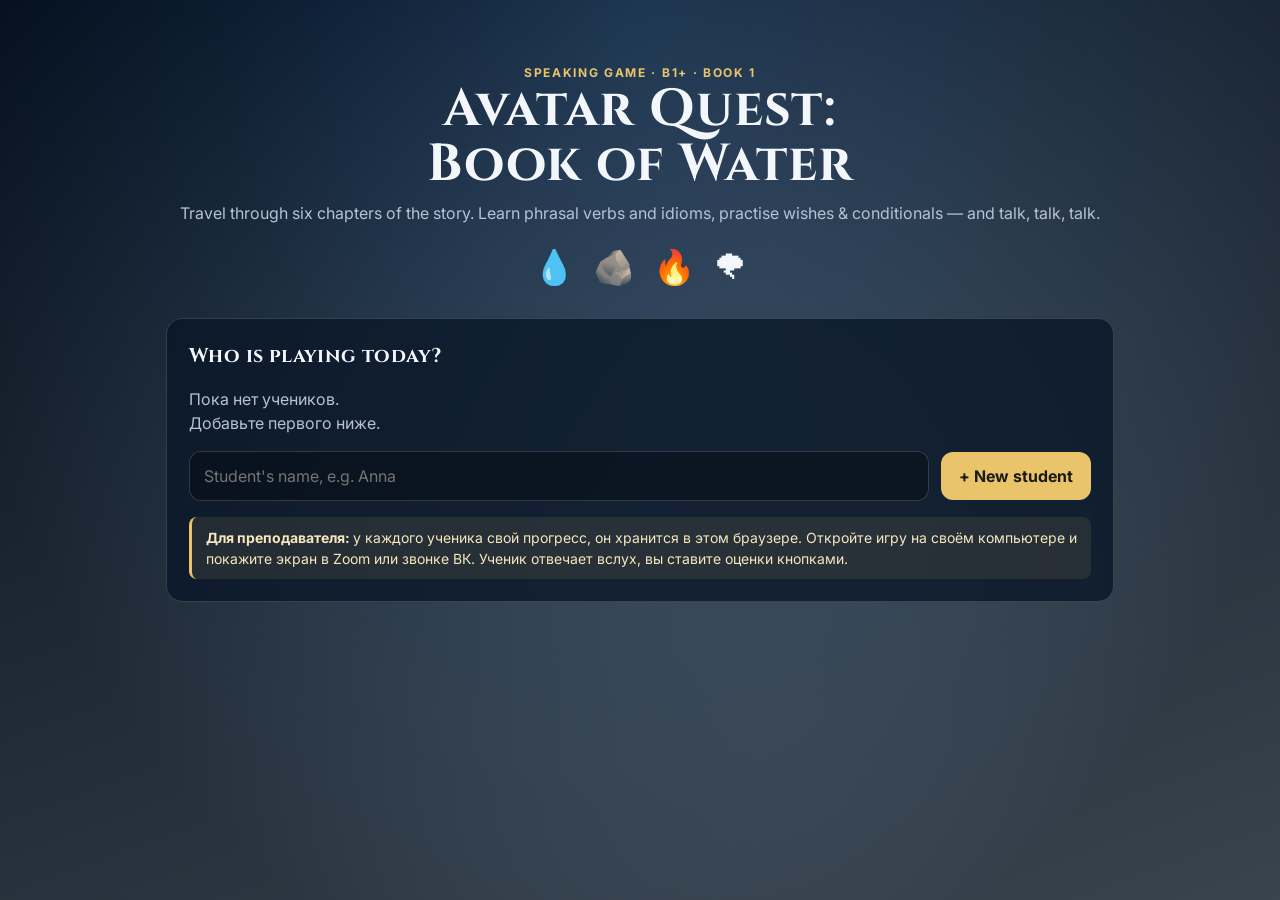
==== avatar-quest/index.html @ 41405ef1 "Добавить игру Avatar Quest для взрослых (B1+, speaking) Отдельная страница без ссылки с главной: дру" ====
<!doctype html>
<html lang="en">
<head>
<meta charset="utf-8">
<meta name="viewport" content="width=device-width, initial-scale=1, viewport-fit=cover">
<meta name="theme-color" content="#0B1E33">
<title>Avatar Quest: Book of Water</title>
<meta name="description" content="Speaking game for adult learners (B1+): phrasal verbs, idioms, wishes and conditionals through the story of Book 1.">
<link rel="preconnect" href="https://fonts.googleapis.com">
<link rel="preconnect" href="https://fonts.gstatic.com" crossorigin>
<link rel="stylesheet" href="https://fonts.googleapis.com/css2?family=Cinzel:wght@600;800&family=Inter:wght@400;600;700&display=swap">
<link rel="stylesheet" href="css/style.css">
</head>
<body>
<div id="bg" class="bg"></div>
<header class="top" id="top" hidden>
  <button class="link" id="btnHome" title="Map">🗺 Map</button>
  <div class="who"><span id="studentName"></span></div>
  <div class="els" id="elBars"></div>
  <div class="avatar-meter" title="Avatar State: fill it with streaks of good answers">
    <div class="am-label">Avatar State</div>
    <div class="am-track"><div class="am-fill" id="amFill"></div></div>
  </div>
</header>
<main id="app"></main>
<div id="flash" class="flash" hidden></div>
<noscript>Включите JavaScript, чтобы играть.</noscript>
<script src="js/data.js"></script>
<script src="js/game.js"></script>
</body>
</html>
---- avatar-quest/css/style.css ----
:root{
  --ink:#F3F6FB; --muted:#B5C2D6; --panel:rgba(10,22,40,.78); --panel2:rgba(255,255,255,.07);
  --line:rgba(255,255,255,.16); --gold:#E9C46A; --water:#3BA7E0; --earth:#6BBF59; --fire:#F2603A; --air:#E9C46A;
  --ok:#4CC38A; --bad:#E5484D; --radius:16px;
}
*{box-sizing:border-box}
html,body{margin:0;min-height:100%}
body{background:#0B1E33;color:var(--ink);font:16px/1.5 Inter,"Segoe UI",Roboto,Arial,sans-serif;overflow-x:hidden}
button{font:inherit;color:inherit;cursor:pointer}
h1,h2,h3{font-family:Cinzel,Georgia,serif;letter-spacing:.02em;margin:0}
h1{font-size:clamp(30px,6vw,52px);line-height:1.05}
h2{font-size:clamp(22px,4vw,32px)}
h3{font-size:20px}
p{margin:0}
[hidden]{display:none!important}

/* background */
.bg{position:fixed;inset:0;z-index:-1;background:linear-gradient(160deg,#0B2545,#13315C 50%,#8DA9C4);background-size:cover;background-position:center;transition:background .6s}
.bg::after{content:"";position:absolute;inset:0;background:radial-gradient(ellipse at 50% 0%,rgba(0,0,0,.1),rgba(0,0,0,.6) 80%)}

/* header */
.top{position:sticky;top:0;z-index:5;display:flex;align-items:center;gap:14px;flex-wrap:wrap;padding:10px 16px;background:rgba(6,14,28,.82);backdrop-filter:blur(8px);border-bottom:1px solid var(--line)}
.who{font-weight:700}
.els{display:flex;gap:10px;flex-wrap:wrap}
.el{display:flex;align-items:center;gap:6px;font-size:13px;color:var(--muted)}
.el b{color:var(--ink)}
.el .bar{width:56px;height:6px;border-radius:4px;background:rgba(255,255,255,.12);overflow:hidden}
.el .bar i{display:block;height:100%;border-radius:4px}
.avatar-meter{margin-left:auto;min-width:150px}
.am-label{font-size:11px;text-transform:uppercase;letter-spacing:.12em;color:var(--muted)}
.am-track{height:8px;border-radius:6px;background:rgba(255,255,255,.12);overflow:hidden}
.am-fill{height:100%;width:0;background:linear-gradient(90deg,var(--water),var(--earth),var(--fire),var(--air));transition:width .4s}
.link{background:none;border:1px solid var(--line);border-radius:10px;padding:6px 10px}

main{max-width:980px;margin:0 auto;padding:24px 16px 80px}
.panel{background:var(--panel);border:1px solid var(--line);border-radius:var(--radius);padding:22px;backdrop-filter:blur(6px)}
.stack{display:flex;flex-direction:column;gap:16px}
.row{display:flex;gap:12px;flex-wrap:wrap;align-items:center}
.muted{color:var(--muted)}
.small{font-size:13px}
.kicker{font-size:12px;text-transform:uppercase;letter-spacing:.14em;color:var(--gold);font-weight:700}
.teacher{border-left:3px solid var(--gold);background:rgba(233,196,106,.1);padding:10px 14px;border-radius:8px;font-size:14px;color:#F6E7BF}
.teacher::before{content:"Для преподавателя: ";font-weight:700}

.btn{border:0;border-radius:12px;padding:12px 18px;font-weight:700;background:var(--gold);color:#1B1A10;transition:transform .1s,filter .2s}
.btn:hover{filter:brightness(1.08)}
.btn:active{transform:scale(.97)}
.btn.ghost{background:var(--panel2);color:var(--ink);border:1px solid var(--line)}
.btn.small{padding:8px 12px;font-size:14px}
.btn:disabled{opacity:.45;cursor:default}

/* profiles */
.hero{text-align:center;padding:40px 0 10px}
.hero p{margin-top:10px}
.elements-row{display:flex;justify-content:center;gap:18px;font-size:34px;margin-top:16px}
.elements-row span{animation:float 3s ease-in-out infinite}
.elements-row span:nth-child(2){animation-delay:.4s}.elements-row span:nth-child(3){animation-delay:.8s}.elements-row span:nth-child(4){animation-delay:1.2s}
@keyframes float{50%{transform:translateY(-8px)}}
.students{display:grid;grid-template-columns:repeat(auto-fill,minmax(200px,1fr));gap:12px}
.student{display:flex;justify-content:space-between;align-items:center;gap:8px;padding:14px 16px;border-radius:12px;border:1px solid var(--line);background:var(--panel2);text-align:left}
.student:hover{border-color:var(--gold)}
.student .del{background:none;border:0;color:var(--muted);font-size:18px;padding:0 4px}
input[type=text]{flex:1;min-width:180px;padding:12px 14px;border-radius:12px;border:1px solid var(--line);background:rgba(0,0,0,.3);color:var(--ink);font:inherit}

/* map */
.map{display:grid;grid-template-columns:repeat(auto-fill,minmax(280px,1fr));gap:16px}
.chap{position:relative;min-height:190px;border-radius:var(--radius);overflow:hidden;border:1px solid var(--line);background-size:cover;background-position:center;text-align:left;padding:0;display:flex;align-items:flex-end}
.chap .inner{width:100%;padding:16px;background:linear-gradient(transparent,rgba(0,0,0,.85));display:flex;flex-direction:column;gap:4px}
.chap .num{position:absolute;top:12px;left:12px;font-family:Cinzel,serif;font-weight:800;background:rgba(0,0,0,.5);border-radius:10px;padding:2px 10px}
.chap .badges{position:absolute;top:12px;right:12px;display:flex;gap:2px;font-size:18px}
.chap .badges span{opacity:.25}.chap .badges span.on{opacity:1}
.chap.locked{filter:grayscale(.9) brightness(.55);cursor:not-allowed}
.chap.locked .num::after{content:" 🔒"}
.chap:not(.locked):hover{transform:translateY(-3px);border-color:var(--gold)}
.chap{transition:transform .2s,border-color .2s}
.map-tools{display:flex;justify-content:space-between;gap:12px;flex-wrap:wrap;align-items:center}
.toggle{display:flex;gap:8px;align-items:center;font-size:14px;color:var(--muted)}

/* chapter steps */
.steps{display:flex;gap:6px;flex-wrap:wrap}
.step{padding:6px 12px;border-radius:999px;border:1px solid var(--line);font-size:13px;color:var(--muted);background:var(--panel2)}
.step.on{background:var(--gold);color:#1B1A10;font-weight:700;border-color:var(--gold)}
.step.done{color:var(--ink)}
.step.done::before{content:"✓ "}
.quote{font-family:Cinzel,Georgia,serif;font-size:clamp(20px,3.4vw,28px);line-height:1.3;border-left:4px solid var(--gold);padding-left:16px}
.quote small{display:block;font-family:Inter,sans-serif;font-size:13px;color:var(--muted);margin-top:6px}
.qlist{margin:0;padding-left:20px;display:flex;flex-direction:column;gap:8px}

/* rating */
.rate{display:flex;gap:8px;flex-wrap:wrap;align-items:center;padding-top:6px;border-top:1px dashed var(--line)}
.rate .lbl{font-size:13px;color:var(--muted);margin-right:4px}
.rate button{border-radius:10px;border:1px solid var(--line);background:var(--panel2);padding:8px 12px;font-weight:600}
.rate button.sel{background:var(--ok);color:#06210F;border-color:var(--ok)}

/* duel */
.duel-head{display:grid;grid-template-columns:1fr auto 1fr;gap:10px;align-items:center}
.fighter{display:flex;flex-direction:column;gap:4px}
.fighter.right{text-align:right;align-items:flex-end}
.hp{width:100%;max-width:240px;height:10px;border-radius:6px;background:rgba(255,255,255,.12);overflow:hidden}
.hp i{display:block;height:100%;background:var(--water);transition:width .4s}
.hp.enemy i{background:var(--fire)}
.vs{font-family:Cinzel,serif;font-weight:800;font-size:24px;color:var(--gold)}
.hearts{font-size:18px;letter-spacing:2px}
.def{font-size:clamp(20px,3vw,26px);font-weight:700;text-align:center;padding:8px 0}
.opts{display:grid;grid-template-columns:repeat(auto-fit,minmax(220px,1fr));gap:10px}
.opt{padding:14px 16px;border-radius:12px;border:1px solid var(--line);background:var(--panel2);text-align:left;font-weight:600;transition:background .2s,border-color .2s}
.opt:hover:not(:disabled){border-color:var(--gold)}
.opt.right{background:rgba(76,195,138,.25);border-color:var(--ok)}
.opt.wrong{background:rgba(229,72,77,.25);border-color:var(--bad)}
.opt:disabled{cursor:default}
.youturn{border:1px solid var(--water);background:rgba(59,167,224,.12);border-radius:12px;padding:14px 16px}
.youturn b{display:block;font-size:12px;text-transform:uppercase;letter-spacing:.12em;color:var(--water);margin-bottom:4px}
.rule{font-size:14px;color:var(--muted)}
.shake{animation:shake .35s}
@keyframes shake{25%{transform:translateX(-6px)}75%{transform:translateX(6px)}}
.hit{animation:hit .4s}
@keyframes hit{50%{transform:scale(1.04);filter:brightness(1.5)}}

/* debate */
.motion{font-family:Cinzel,Georgia,serif;font-size:clamp(22px,3.6vw,30px);text-align:center;line-height:1.25}
.sides{display:grid;grid-template-columns:1fr 1fr;gap:12px}
.side{padding:14px;border-radius:12px;border:1px solid var(--line);background:var(--panel2);text-align:left}
.side.sel{border-color:var(--fire);background:rgba(242,96,58,.18)}
.timer{display:flex;flex-direction:column;align-items:center;gap:6px}
.ring{width:150px;height:150px}
.ring circle{fill:none;stroke-width:10}
.ring .bgc{stroke:rgba(255,255,255,.12)}
.ring .fg{stroke:var(--fire);stroke-linecap:round;transform:rotate(-90deg);transform-origin:50% 50%;transition:stroke-dashoffset 1s linear}
.ring text{fill:var(--ink);font:800 34px Inter,sans-serif;text-anchor:middle;dominant-baseline:central}
.chips{display:flex;flex-wrap:wrap;gap:8px}
.chip{padding:7px 11px;border-radius:999px;border:1px solid var(--line);background:var(--panel2);font-size:14px}
.chip.used{background:rgba(242,96,58,.3);border-color:var(--fire)}
.chip-group{display:flex;flex-direction:column;gap:6px}
.chip-group > span{font-size:12px;text-transform:uppercase;letter-spacing:.1em;color:var(--muted)}

/* roleplay */
.rp{display:grid;grid-template-columns:auto 1fr;gap:18px;align-items:start}
.mask{width:96px;height:96px;border-radius:50%;display:grid;place-items:center;font-family:Cinzel,serif;font-size:38px;font-weight:800;background:radial-gradient(circle at 30% 30%,#fff3,#0003),var(--c,#3BA7E0);border:2px solid #fff4}
.bigq{font-size:clamp(19px,3vw,24px);font-weight:700}

/* finale & result */
.center{text-align:center}
.cert{background:linear-gradient(160deg,rgba(233,196,106,.18),rgba(10,22,40,.85));border:1px solid var(--gold)}
.stats{display:grid;grid-template-columns:repeat(auto-fit,minmax(140px,1fr));gap:12px}
.stat{background:var(--panel2);border:1px solid var(--line);border-radius:12px;padding:14px;text-align:center}
.stat b{display:block;font-size:28px}
.words{display:grid;grid-template-columns:repeat(auto-fill,minmax(260px,1fr));gap:10px}
.word{padding:12px 14px;border-radius:12px;background:var(--panel2);border:1px solid var(--line)}
.word b{display:block}
.word.mastered{border-color:var(--ok)}

/* flash */
.flash{position:fixed;inset:0;z-index:20;display:grid;place-items:center;pointer-events:none;background:radial-gradient(circle,rgba(233,196,106,.35),transparent 70%);animation:flash 1.6s forwards}
.flash div{font-family:Cinzel,serif;font-weight:800;font-size:clamp(34px,8vw,72px);text-shadow:0 0 30px #E9C46A,0 0 60px #3BA7E0;text-align:center}
@keyframes flash{0%{opacity:0;transform:scale(.9)}15%{opacity:1;transform:scale(1)}80%{opacity:1}100%{opacity:0}}

@media (max-width:640px){
  .sides{grid-template-columns:1fr}
  .rp{grid-template-columns:1fr}
  .avatar-meter{margin-left:0;width:100%}
  .el .bar{width:36px}
  .panel{padding:16px}
}
@media (prefers-reduced-motion:reduce){*{animation:none!important;transition:none!important}}
@media print{
  body{background:#fff;color:#000}
  .bg,.top,.teacher,.btn,.row button{display:none!important}
  .word,.panel{background:#fff;border-color:#999;color:#000}
  .muted,.word .muted{color:#333}
}
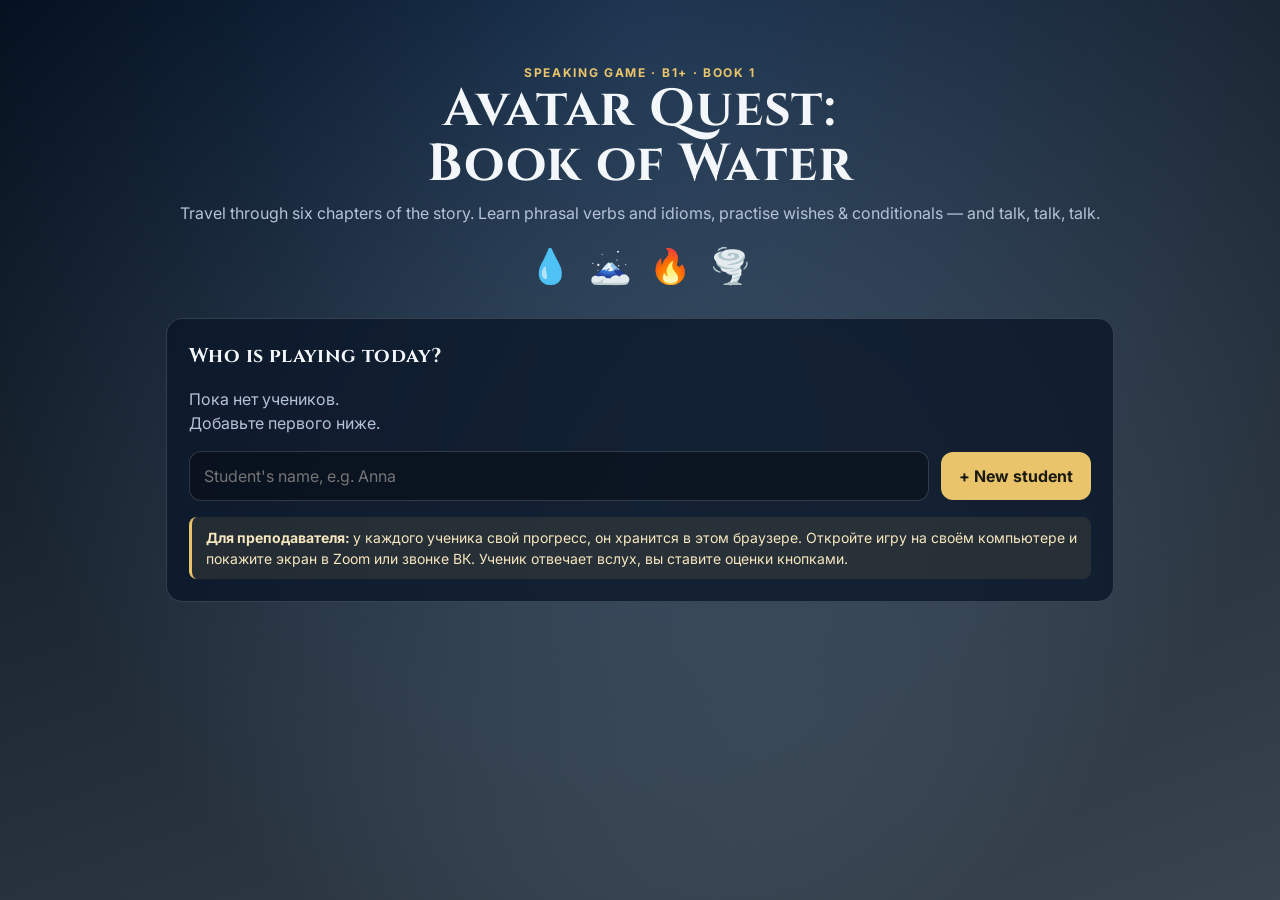
==== commit 538993a3: "Avatar Quest: сброс кэша браузера для css и js Co-Authored-By: Claude Opus 5.5 <noreply@anthropic.co" ====
--- a/avatar-quest/index.html
+++ b/avatar-quest/index.html
@@ -9,7 +9,7 @@
 <link rel="preconnect" href="https://fonts.googleapis.com">
 <link rel="preconnect" href="https://fonts.gstatic.com" crossorigin>
 <link rel="stylesheet" href="https://fonts.googleapis.com/css2?family=Cinzel:wght@600;800&family=Inter:wght@400;600;700&display=swap">
-<link rel="stylesheet" href="css/style.css">
+<link rel="stylesheet" href="css/style.css?v=3">
 </head>
 <body>
 <div id="bg" class="bg"></div>
@@ -25,7 +25,7 @@
 <main id="app"></main>
 <div id="flash" class="flash" hidden></div>
 <noscript>Включите JavaScript, чтобы играть.</noscript>
-<script src="js/data.js"></script>
-<script src="js/game.js"></script>
+<script src="js/data.js?v=3"></script>
+<script src="js/game.js?v=3"></script>
 </body>
 </html>
--- a/avatar-quest/css/style.css
+++ b/avatar-quest/css/style.css
@@ -5,9 +5,9 @@
 }
 *{box-sizing:border-box}
 html,body{margin:0;min-height:100%}
-body{background:#0B1E33;color:var(--ink);font:16px/1.5 Inter,"Segoe UI",Roboto,Arial,sans-serif;overflow-x:hidden}
+body{background:#0B1E33;color:var(--ink);font:16px/1.5 Inter,"Segoe UI",Roboto,Arial,sans-serif,"Segoe UI Emoji","Apple Color Emoji","Noto Color Emoji";overflow-x:hidden}
 button{font:inherit;color:inherit;cursor:pointer}
-h1,h2,h3{font-family:Cinzel,Georgia,serif;letter-spacing:.02em;margin:0}
+h1,h2,h3{font-family:Cinzel,Georgia,serif,"Segoe UI Emoji","Apple Color Emoji","Noto Color Emoji";letter-spacing:.02em;margin:0}
 h1{font-size:clamp(30px,6vw,52px);line-height:1.05}
 h2{font-size:clamp(22px,4vw,32px)}
 h3{font-size:20px}
@@ -52,7 +52,7 @@
 /* profiles */
 .hero{text-align:center;padding:40px 0 10px}
 .hero p{margin-top:10px}
-.elements-row{display:flex;justify-content:center;gap:18px;font-size:34px;margin-top:16px}
+.elements-row{display:flex;justify-content:center;gap:18px;font-size:34px;margin-top:16px;font-family:"Segoe UI Emoji","Apple Color Emoji","Noto Color Emoji",sans-serif}
 .elements-row span{animation:float 3s ease-in-out infinite}
 .elements-row span:nth-child(2){animation-delay:.4s}.elements-row span:nth-child(3){animation-delay:.8s}.elements-row span:nth-child(4){animation-delay:1.2s}
 @keyframes float{50%{transform:translateY(-8px)}}
@@ -67,8 +67,8 @@
 .chap{position:relative;min-height:190px;border-radius:var(--radius);overflow:hidden;border:1px solid var(--line);background-size:cover;background-position:center;text-align:left;padding:0;display:flex;align-items:flex-end}
 .chap .inner{width:100%;padding:16px;background:linear-gradient(transparent,rgba(0,0,0,.85));display:flex;flex-direction:column;gap:4px}
 .chap .num{position:absolute;top:12px;left:12px;font-family:Cinzel,serif;font-weight:800;background:rgba(0,0,0,.5);border-radius:10px;padding:2px 10px}
-.chap .badges{position:absolute;top:12px;right:12px;display:flex;gap:2px;font-size:18px}
-.chap .badges span{opacity:.25}.chap .badges span.on{opacity:1}
+.chap .badges{position:absolute;top:12px;right:12px;display:flex;gap:2px;font-size:18px;background:rgba(0,0,0,.55);border-radius:10px;padding:2px 8px}
+.chap .badges span{opacity:.35}.chap .badges span.on{opacity:1}
 .chap.locked{filter:grayscale(.9) brightness(.55);cursor:not-allowed}
 .chap.locked .num::after{content:" 🔒"}
 .chap:not(.locked):hover{transform:translateY(-3px);border-color:var(--gold)}
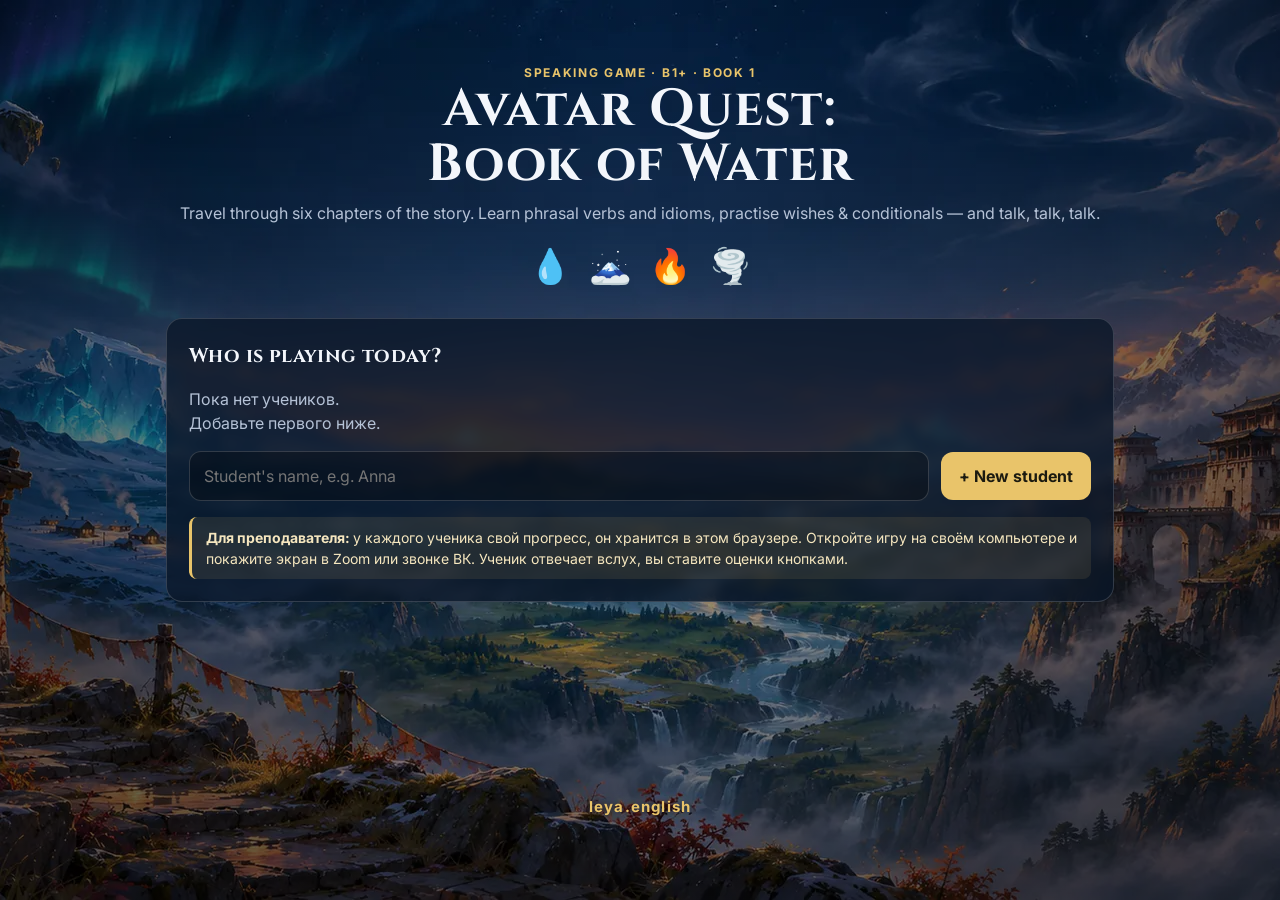
==== commit f3d28147: "Avatar Quest: фон стартового экрана и подпись leya.english Co-Authored-By: Claude Opus 5.5 <noreply@" ====
--- a/avatar-quest/index.html
+++ b/avatar-quest/index.html
@@ -9,7 +9,7 @@
 <link rel="preconnect" href="https://fonts.googleapis.com">
 <link rel="preconnect" href="https://fonts.gstatic.com" crossorigin>
 <link rel="stylesheet" href="https://fonts.googleapis.com/css2?family=Cinzel:wght@600;800&family=Inter:wght@400;600;700&display=swap">
-<link rel="stylesheet" href="css/style.css?v=3">
+<link rel="stylesheet" href="css/style.css?v=4">
 </head>
 <body>
 <div id="bg" class="bg"></div>
@@ -23,9 +23,10 @@
   </div>
 </header>
 <main id="app"></main>
+<footer class="sign">leya.english</footer>
 <div id="flash" class="flash" hidden></div>
 <noscript>Включите JavaScript, чтобы играть.</noscript>
-<script src="js/data.js?v=3"></script>
-<script src="js/game.js?v=3"></script>
+<script src="js/data.js?v=4"></script>
+<script src="js/game.js?v=4"></script>
 </body>
 </html>
--- a/avatar-quest/css/style.css
+++ b/avatar-quest/css/style.css
@@ -32,7 +32,8 @@
 .am-fill{height:100%;width:0;background:linear-gradient(90deg,var(--water),var(--earth),var(--fire),var(--air));transition:width .4s}
 .link{background:none;border:1px solid var(--line);border-radius:10px;padding:6px 10px}
 
-main{max-width:980px;margin:0 auto;padding:24px 16px 80px}
+main{max-width:980px;margin:0 auto;padding:24px 16px 24px;min-height:calc(100vh - 120px)}
+.sign{text-align:center;padding:16px 16px 28px;font-weight:700;font-size:15px;letter-spacing:.08em;color:var(--gold);text-shadow:0 1px 6px rgba(0,0,0,.7)}
 .panel{background:var(--panel);border:1px solid var(--line);border-radius:var(--radius);padding:22px;backdrop-filter:blur(6px)}
 .stack{display:flex;flex-direction:column;gap:16px}
 .row{display:flex;gap:12px;flex-wrap:wrap;align-items:center}
@@ -165,6 +166,7 @@
 @media print{
   body{background:#fff;color:#000}
   .bg,.top,.teacher,.btn,.row button{display:none!important}
+  .sign{color:#000;text-shadow:none}
   .word,.panel{background:#fff;border-color:#999;color:#000}
   .muted,.word .muted{color:#333}
 }
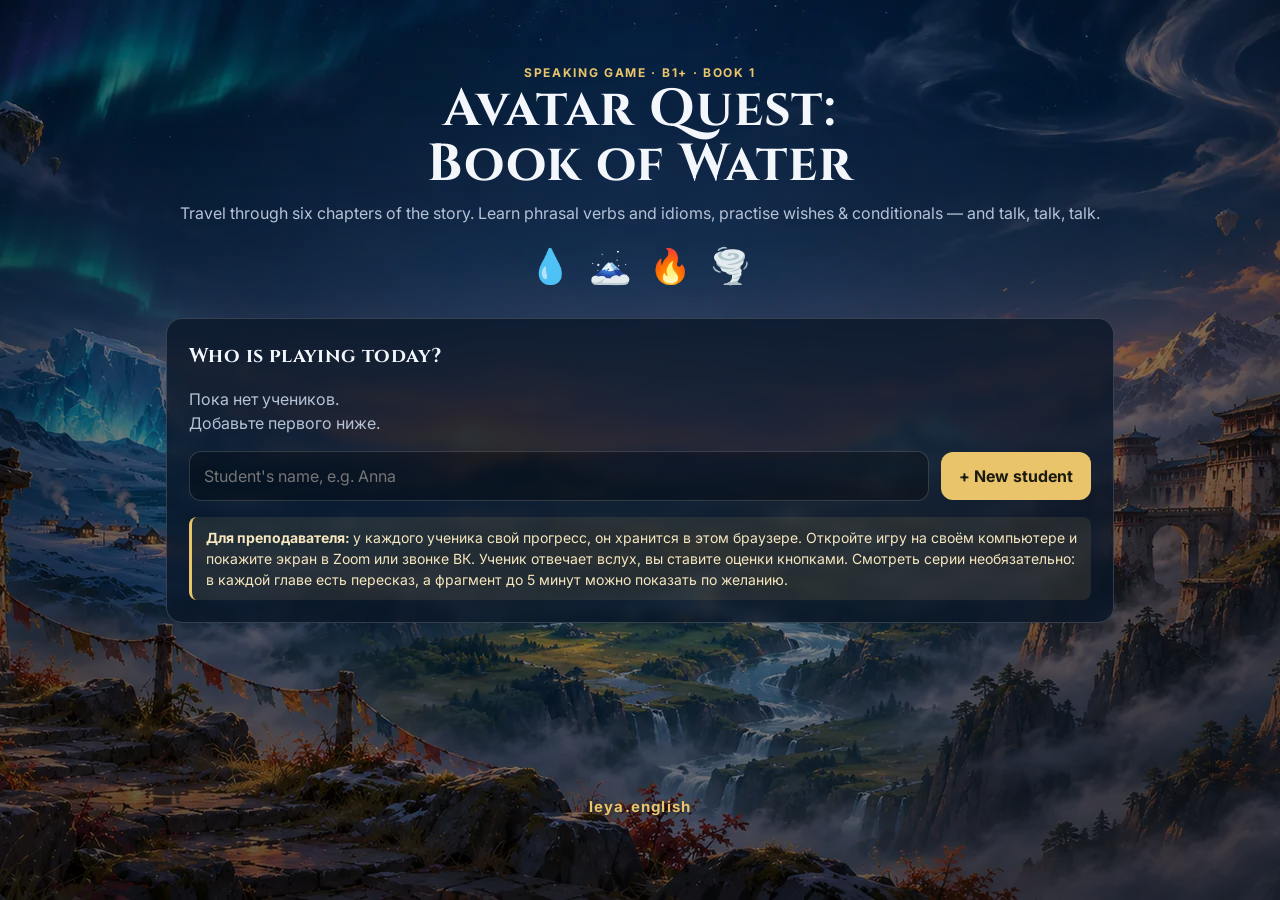
==== commit abed28a2: "Avatar Quest: конкретные серии для фрагментов до 5 минут, просмотр необязателен Co-Authored-By: Clau" ====
--- a/avatar-quest/index.html
+++ b/avatar-quest/index.html
@@ -9,7 +9,7 @@
 <link rel="preconnect" href="https://fonts.googleapis.com">
 <link rel="preconnect" href="https://fonts.gstatic.com" crossorigin>
 <link rel="stylesheet" href="https://fonts.googleapis.com/css2?family=Cinzel:wght@600;800&family=Inter:wght@400;600;700&display=swap">
-<link rel="stylesheet" href="css/style.css?v=4">
+<link rel="stylesheet" href="css/style.css?v=5">
 </head>
 <body>
 <div id="bg" class="bg"></div>
@@ -26,7 +26,7 @@
 <footer class="sign">leya.english</footer>
 <div id="flash" class="flash" hidden></div>
 <noscript>Включите JavaScript, чтобы играть.</noscript>
-<script src="js/data.js?v=4"></script>
-<script src="js/game.js?v=4"></script>
+<script src="js/data.js?v=5"></script>
+<script src="js/game.js?v=5"></script>
 </body>
 </html>
